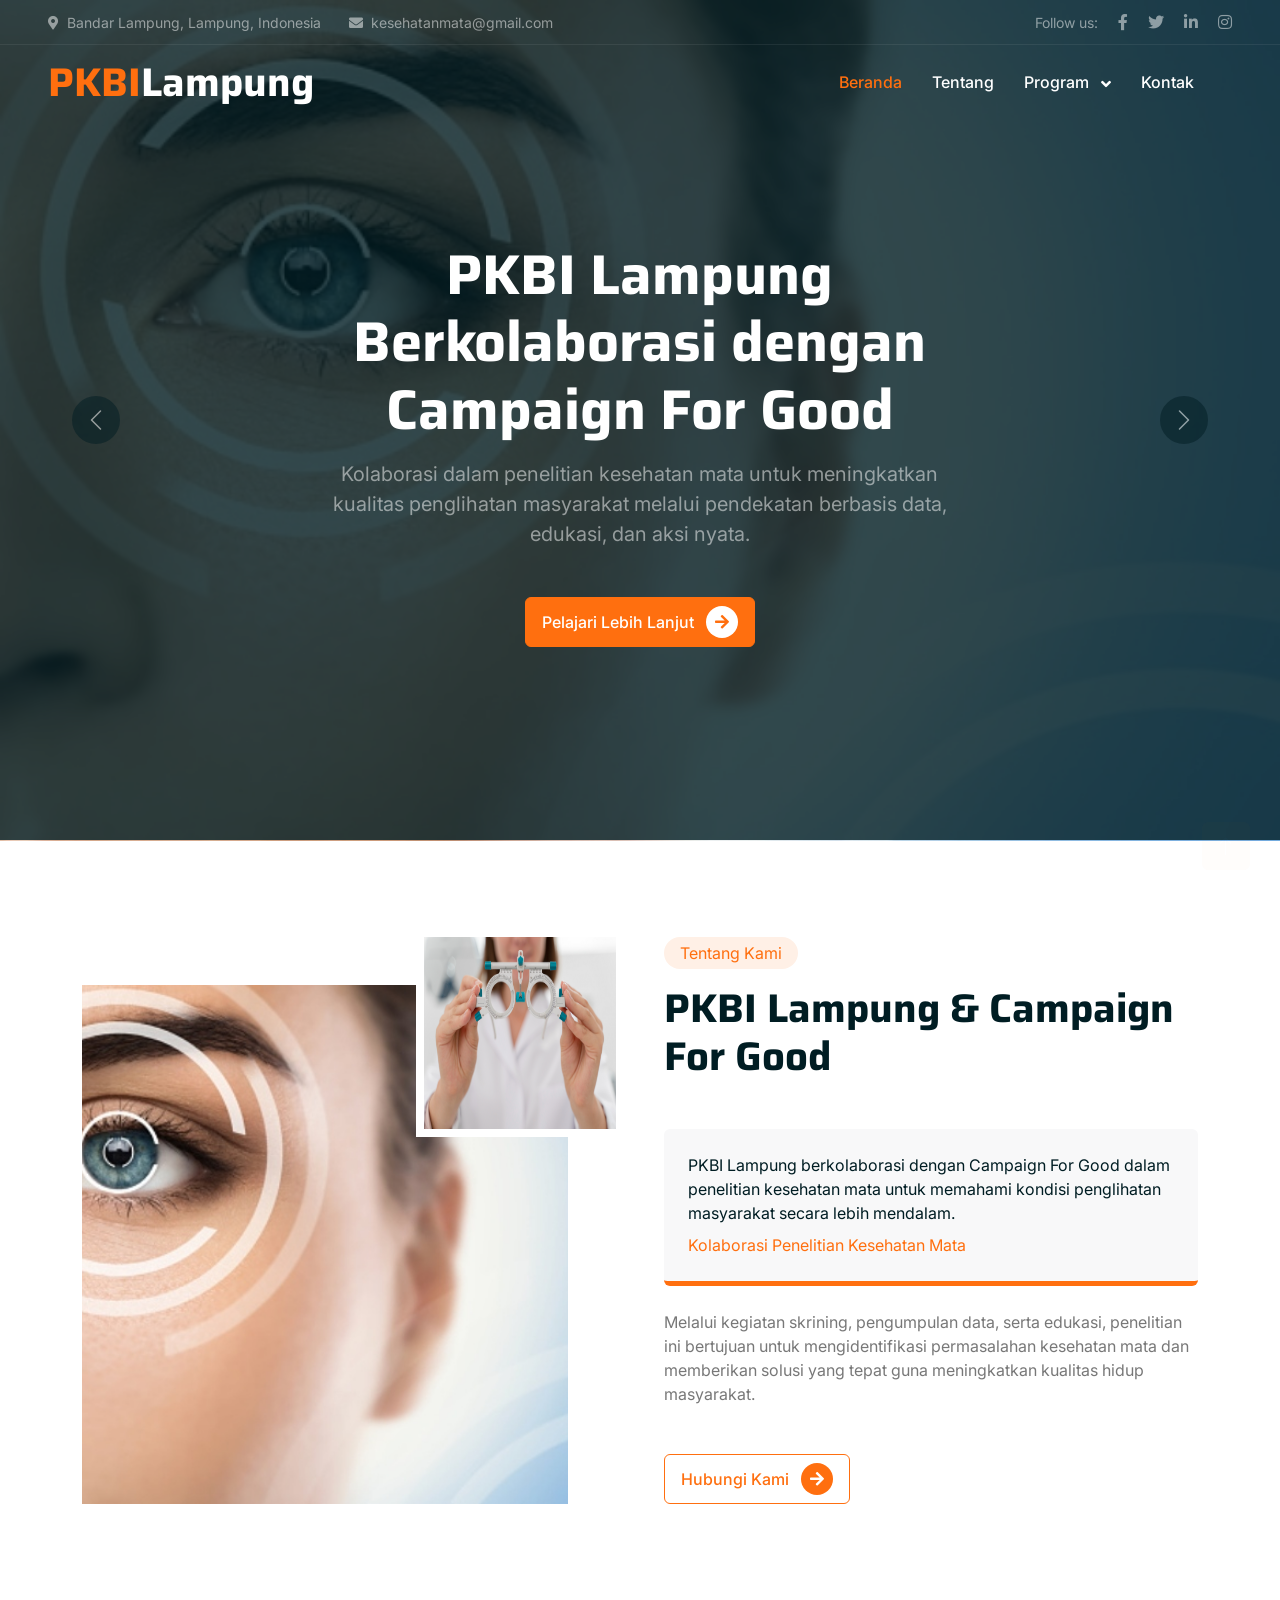
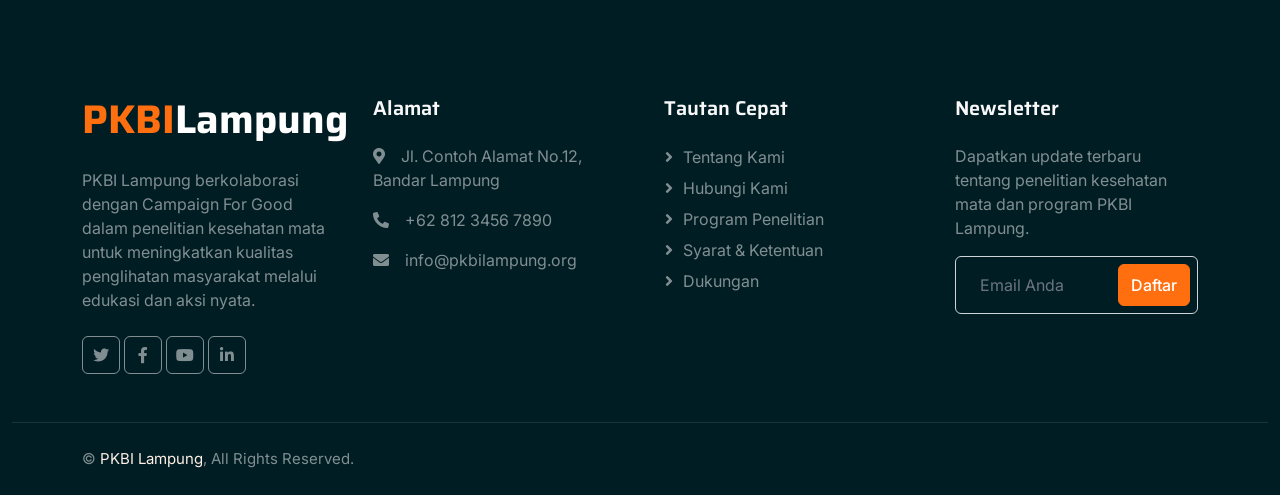
==== index.html @ d072e955 "upload website penelitian" ====
<!DOCTYPE html>
<html lang="en">

<head>
    <meta charset="utf-8">
    <title>ChariTeam - Free Nonprofit Website Template</title>
    <meta content="width=device-width, initial-scale=1.0" name="viewport">
    <meta content="" name="keywords">
    <meta content="" name="description">

    <!-- Favicon -->
    <link href="img/favicon.ico" rel="icon">

    <!-- Google Web Fonts -->
    <link rel="preconnect" href="https://fonts.googleapis.com">
    <link rel="preconnect" href="https://fonts.gstatic.com" crossorigin>
    <link
        href="https://fonts.googleapis.com/css2?family=Inter:wght@400;500;600&family=Saira:wght@500;600;700&display=swap"
        rel="stylesheet">

    <!-- Icon Font Stylesheet -->
    <link href="https://cdnjs.cloudflare.com/ajax/libs/font-awesome/5.10.0/css/all.min.css" rel="stylesheet">
    <link href="https://cdn.jsdelivr.net/npm/bootstrap-icons@1.4.1/font/bootstrap-icons.css" rel="stylesheet">

    <!-- Libraries Stylesheet -->
    <link href="lib/animate/animate.min.css" rel="stylesheet">
    <link href="lib/owlcarousel/assets/owl.carousel.min.css" rel="stylesheet">

    <!-- Customized Bootstrap Stylesheet -->
    <link href="css/bootstrap.min.css" rel="stylesheet">

    <!-- Template Stylesheet -->
    <link href="css/style.css" rel="stylesheet">
</head>

<body>
    <!-- Spinner Start -->
    <div id="spinner"
        class="show bg-white position-fixed translate-middle w-100 vh-100 top-50 start-50 d-flex align-items-center justify-content-center">
        <div class="spinner-grow text-primary" role="status"></div>
    </div>
    <!-- Spinner End -->


    <!-- Navbar Start -->
    <div class="container-fluid fixed-top px-0 wow fadeIn" data-wow-delay="0.1s">
        <div class="top-bar text-white-50 row gx-0 align-items-center d-none d-lg-flex">
            <div class="col-lg-6 px-5 text-start">
                <small><i class="fa fa-map-marker-alt me-2"></i>Bandar Lampung, Lampung, Indonesia</small>
                <small class="ms-4"><i class="fa fa-envelope me-2"></i>kesehatanmata@gmail.com</small>
            </div>
            <div class="col-lg-6 px-5 text-end">
                <small>Follow us:</small>
                <a class="text-white-50 ms-3" href=""><i class="fab fa-facebook-f"></i></a>
                <a class="text-white-50 ms-3" href=""><i class="fab fa-twitter"></i></a>
                <a class="text-white-50 ms-3" href=""><i class="fab fa-linkedin-in"></i></a>
                <a class="text-white-50 ms-3" href=""><i class="fab fa-instagram"></i></a>
            </div>
        </div>
        <nav class="navbar navbar-expand-lg navbar-dark py-lg-0 px-lg-5 wow fadeIn" data-wow-delay="0.1s">
            <a href="index.html" class="navbar-brand ms-4 ms-lg-0">
                <h1 class="fw-bold text-primary m-0">PKBI<span class="text-white">Lampung</span></h1>
            </a>
            <button type="button" class="navbar-toggler me-4" data-bs-toggle="collapse"
                data-bs-target="#navbarCollapse">
                <span class="navbar-toggler-icon"></span>
            </button>
            <div class="collapse navbar-collapse" id="navbarCollapse">
                <div class="navbar-nav ms-auto p-4 p-lg-0">
                    <a href="index.html" class="nav-item nav-link active">Beranda</a>
                    <a href="about.html" class="nav-item nav-link">Tentang</a>
                    <div class="nav-item dropdown">
                        <a href="#" class="nav-link dropdown-toggle" data-bs-toggle="dropdown">
                            Program
                        </a>
                        <div class="dropdown-menu m-0">
                            <a href="program.html" class="dropdown-item">Program kami</a>
                            <a href="penelitian.html" class="dropdown-item">Penelitian</a>
                        </div>
                    </div>
                    <a href="contact.html" class="nav-item nav-link">Kontak</a>
                </div>
                <div class="d-none d-lg-flex ms-2">
                </div>
            </div>
        </nav>
    </div>
    <!-- Navbar End -->


    <!-- Carousel Start -->
    <div class="container-fluid p-0 mb-5">
        <div id="header-carousel" class="carousel slide" data-bs-ride="carousel">
            <div class="carousel-inner">

                <!-- SLIDE 1 -->
                <div class="carousel-item active">
                    <img class="w-100" src="img/carousel-1.jpg" alt="Image">
                    <div class="carousel-caption" style="bottom: 1px;">
                        <div class="container">
                            <div class="row justify-content-center">
                                <div class="col-lg-7 pt-5">
                                    <h1 class="display-4 text-white mb-3 animated slideInDown">
                                        PKBI Lampung Berkolaborasi dengan Campaign For Good
                                    </h1>
                                    <p class="fs-5 text-white-50 mb-5 animated slideInDown">
                                        Kolaborasi dalam penelitian kesehatan mata untuk meningkatkan kualitas
                                        penglihatan masyarakat melalui pendekatan berbasis data, edukasi, dan aksi
                                        nyata.
                                    </p>
                                    <a class="btn btn-primary py-2 px-3 animated slideInDown" href="">
                                        Pelajari Lebih Lanjut
                                        <div
                                            class="d-inline-flex btn-sm-square bg-white text-primary rounded-circle ms-2">
                                            <i class="fa fa-arrow-right"></i>
                                        </div>
                                    </a>
                                </div>
                            </div>
                        </div>
                    </div>
                </div>

                <!-- SLIDE 2 -->
                <div class="carousel-item">
                    <img class="w-100" src="img/carousel-2.jpg" alt="Image">
                    <div class="carousel-caption" style="bottom: 1px;">
                        <div class="container">
                            <div class="row justify-content-center">
                                <div class="col-lg-7 pt-5">
                                    <h1 class="display-4 text-white mb-3 animated slideInDown">
                                        Penelitian Kesehatan Mata untuk Masa Depan Lebih Baik
                                    </h1>
                                    <p class="fs-5 text-white-50 mb-5 animated slideInDown">
                                        Melalui skrining, pengumpulan data, dan analisis kondisi penglihatan, kami
                                        menghadirkan solusi yang tepat untuk mencegah dan mengatasi gangguan kesehatan
                                        mata masyarakat.
                                    </p>
                                    <a class="btn btn-primary py-2 px-3 animated slideInDown" href="">
                                        Lihat Program
                                        <div
                                            class="d-inline-flex btn-sm-square bg-white text-primary rounded-circle ms-2">
                                            <i class="fa fa-arrow-right"></i>
                                        </div>
                                    </a>
                                </div>
                            </div>
                        </div>
                    </div>
                </div>

            </div>

            <button class="carousel-control-prev" type="button" data-bs-target="#header-carousel" data-bs-slide="prev">
                <span class="carousel-control-prev-icon" aria-hidden="true"></span>
                <span class="visually-hidden">Previous</span>
            </button>
            <button class="carousel-control-next" type="button" data-bs-target="#header-carousel" data-bs-slide="next">
                <span class="carousel-control-next-icon" aria-hidden="true"></span>
                <span class="visually-hidden">Next</span>
            </button>
        </div>
    </div>
    <!-- Carousel End -->

    <!-- About Start -->
    <div class="container-xxl py-5">
        <div class="container">
            <div class="row g-5">

                <!-- IMAGE -->
                <div class="col-lg-6 wow fadeInUp" data-wow-delay="0.1s">
                    <div class="position-relative overflow-hidden h-100" style="min-height: 400px;">
                        <img class="position-absolute w-100 h-100 pt-5 pe-5" src="img/carousel-1.jpg" alt=""
                            style="object-fit: cover;">
                        <img class="position-absolute top-0 end-0 bg-white ps-2 pb-2" src="img/carousel-2.jpg" alt=""
                            style="width: 200px; height: 200px;">
                    </div>
                </div>

                <!-- TEXT -->
                <div class="col-lg-6 wow fadeInUp" data-wow-delay="0.5s">
                    <div class="h-100">
                        <div class="d-inline-block rounded-pill bg-secondary text-primary py-1 px-3 mb-3">
                            Tentang Kami
                        </div>
                        <h1 class="display-6 mb-5">
                            PKBI Lampung & Campaign For Good
                        </h1>

                        <div class="bg-light border-bottom border-5 border-primary rounded p-4 mb-4">
                            <p class="text-dark mb-2">
                                PKBI Lampung berkolaborasi dengan Campaign For Good dalam penelitian kesehatan mata
                                untuk memahami kondisi penglihatan masyarakat secara lebih mendalam.
                            </p>
                            <span class="text-primary">Kolaborasi Penelitian Kesehatan Mata</span>
                        </div>

                        <p class="mb-5">
                            Melalui kegiatan skrining, pengumpulan data, serta edukasi, penelitian ini bertujuan untuk
                            mengidentifikasi permasalahan kesehatan mata dan memberikan solusi yang tepat guna
                            meningkatkan kualitas hidup masyarakat.
                        </p>

                        <a class="btn btn-outline-primary py-2 px-3" href="">
                            Hubungi Kami
                            <div class="d-inline-flex btn-sm-square bg-primary text-white rounded-circle ms-2">
                                <i class="fa fa-arrow-right"></i>
                            </div>
                        </a>
                    </div>
                </div>

            </div>
        </div>
    </div>
    <!-- Footer Start -->
    <div class="container-fluid bg-dark text-white-50 footer mt-5 pt-5 wow fadeIn" data-wow-delay="0.1s">
        <div class="container py-5">
            <div class="row g-5">

                <!-- BRAND & DESKRIPSI -->
                <div class="col-lg-3 col-md-6">
                    <h1 class="fw-bold text-primary mb-4">PKBI<span class="text-white">Lampung</span></h1>
                    <p>
                        PKBI Lampung berkolaborasi dengan Campaign For Good dalam penelitian kesehatan mata untuk
                        meningkatkan kualitas penglihatan masyarakat melalui edukasi dan aksi nyata.
                    </p>
                    <div class="d-flex pt-2">
                        <a class="btn btn-square me-1" href="#"><i class="fab fa-twitter"></i></a>
                        <a class="btn btn-square me-1" href="#"><i class="fab fa-facebook-f"></i></a>
                        <a class="btn btn-square me-1" href="#"><i class="fab fa-youtube"></i></a>
                        <a class="btn btn-square me-0" href="#"><i class="fab fa-linkedin-in"></i></a>
                    </div>
                </div>

                <!-- ALAMAT KONTAK -->
                <div class="col-lg-3 col-md-6">
                    <h5 class="text-light mb-4">Alamat</h5>
                    <p><i class="fa fa-map-marker-alt me-3"></i>Jl. Contoh Alamat No.12, Bandar Lampung</p>
                    <p><i class="fa fa-phone-alt me-3"></i>+62 812 3456 7890</p>
                    <p><i class="fa fa-envelope me-3"></i>info@pkbilampung.org</p>
                </div>

                <!-- QUICK LINKS -->
                <div class="col-lg-3 col-md-6">
                    <h5 class="text-light mb-4">Tautan Cepat</h5>
                    <a class="btn btn-link" href="">Tentang Kami</a>
                    <a class="btn btn-link" href="">Hubungi Kami</a>
                    <a class="btn btn-link" href="">Program Penelitian</a>
                    <a class="btn btn-link" href="">Syarat & Ketentuan</a>
                    <a class="btn btn-link" href="">Dukungan</a>
                </div>

                <!-- NEWSLETTER -->
                <div class="col-lg-3 col-md-6">
                    <h5 class="text-light mb-4">Newsletter</h5>
                    <p>Dapatkan update terbaru tentang penelitian kesehatan mata dan program PKBI Lampung.</p>
                    <div class="position-relative mx-auto" style="max-width: 400px;">
                        <input class="form-control bg-transparent w-100 py-3 ps-4 pe-5" type="email"
                            placeholder="Email Anda">
                        <button type="button"
                            class="btn btn-primary py-2 position-absolute top-0 end-0 mt-2 me-2">Daftar</button>
                    </div>
                </div>

            </div>
        </div>

        <!-- COPYRIGHT -->
        <div class="container-fluid copyright">
            <div class="container">
                <div class="row">
                    <div class="col-md-6 text-center text-md-start mb-3 mb-md-0">
                        &copy; <a href="#">PKBI Lampung</a>, All Rights Reserved.
                    </div>
                </div>
            </div>
        </div>
    </div>
    <!-- Footer End -->


    <!-- Back to Top -->
    <a href="#" class="btn btn-lg btn-primary btn-lg-square back-to-top"><i class="bi bi-arrow-up"></i></a>


    <!-- JavaScript Libraries -->
    <script src="https://code.jquery.com/jquery-3.4.1.min.js"></script>
    <script src="https://cdn.jsdelivr.net/npm/bootstrap@5.0.0/dist/js/bootstrap.bundle.min.js"></script>
    <script src="lib/wow/wow.min.js"></script>
    <script src="lib/easing/easing.min.js"></script>
    <script src="lib/waypoints/waypoints.min.js"></script>
    <script src="lib/owlcarousel/owl.carousel.min.js"></script>
    <script src="lib/parallax/parallax.min.js"></script>

    <!-- Template Javascript -->
    <script src="js/main.js"></script>
</body>

</html>
---- css/style.css ----
/********** Template CSS **********/
:root {
    --primary: #FF6F0F;
    --secondary: #FFF0E6;
    --light: #F8F8F9;
    --dark: #001D23;
}

.back-to-top {
    position: fixed;
    display: none;
    right: 30px;
    bottom: 30px;
    z-index: 99;
}


/*** Spinner ***/
#spinner {
    opacity: 0;
    visibility: hidden;
    transition: opacity .5s ease-out, visibility 0s linear .5s;
    z-index: 99999;
}

#spinner.show {
    transition: opacity .5s ease-out, visibility 0s linear 0s;
    visibility: visible;
    opacity: 1;
}


/*** Button ***/
.btn {
    font-weight: 500;
    transition: .5s;
}

.btn.btn-primary,
.btn.btn-outline-primary:hover {
    color: #FFFFFF;
}

.btn.btn-primary:hover {
    color: var(--primary);
    background: transparent;
}

.btn-square {
    width: 38px;
    height: 38px;
}

.btn-sm-square {
    width: 32px;
    height: 32px;
}

.btn-lg-square {
    width: 48px;
    height: 48px;
}

.btn-square,
.btn-sm-square,
.btn-lg-square {
    padding: 0;
    display: flex;
    align-items: center;
    justify-content: center;
    font-weight: normal;
}


/*** Navbar ***/
.fixed-top {
    transition: .5s;
}

.top-bar {
    height: 45px;
    border-bottom: 1px solid rgba(255, 255, 255, .07);
}

.navbar .dropdown-toggle::after {
    border: none;
    content: "\f107";
    font-family: "Font Awesome 5 Free";
    font-weight: 900;
    vertical-align: middle;
    margin-left: 8px;
}

.navbar .navbar-nav .nav-link {
    margin-right: 30px;
    padding: 25px 0;
    color: #FFFFFF;
    font-weight: 500;
    outline: none;
}

.navbar .navbar-nav .nav-link:hover,
.navbar .navbar-nav .nav-link.active {
    color: var(--primary);
}

@media (max-width: 991.98px) {
    .navbar .navbar-nav {
        margin-top: 10px;
        border-top: 1px solid rgba(0, 0, 0, .07);
        background: var(--dark);
    }

    .navbar .navbar-nav .nav-link {
        padding: 10px 0;
    }
}

@media (min-width: 992px) {
    .navbar .nav-item .dropdown-menu {
        display: block;
        visibility: hidden;
        top: 100%;
        transform: rotateX(-75deg);
        transform-origin: 0% 0%;
        transition: .5s;
        opacity: 0;
    }

    .navbar .nav-item:hover .dropdown-menu {
        transform: rotateX(0deg);
        visibility: visible;
        transition: .5s;
        opacity: 1;
    }
}


/*** Header ***/
.carousel-caption {
    top: 0;
    left: 0;
    right: 0;
    bottom: 0;
    display: flex;
    align-items: center;
    justify-content: center;
    text-align: center;
    background: rgba(0, 29, 35, .8);
    z-index: 1;
}

.carousel-control-prev,
.carousel-control-next {
    width: 15%;
}

.carousel-control-prev-icon,
.carousel-control-next-icon {
    width: 3rem;
    height: 3rem;
    background-color: var(--dark);
    border: 12px solid var(--dark);
    border-radius: 3rem;
}

@media (max-width: 768px) {
    #header-carousel .carousel-item {
        position: relative;
        min-height: 450px;
    }
    
    #header-carousel .carousel-item img {
        position: absolute;
        width: 100%;
        height: 100%;
        object-fit: cover;
    }
}

.page-header {
    padding-top: 12rem;
    padding-bottom: 6rem;
    background: linear-gradient(rgba(0, 29, 35, .8), rgba(0, 29, 35, .8)), url(../img/carousel-1.jpg) center center no-repeat;
    background-size: cover;
}

.page-header .breadcrumb-item+.breadcrumb-item::before {
    color: #999999;
}


/*** Causes ***/
.causes-item .progress {
    height: 5px;
    border-radius: 0;
    overflow: visible;
}

.causes-item .progress .progress-bar {
    position: relative;
    overflow: visible;
    width: 0px;
    border-radius: 0;
    transition: 5s;
}

.causes-item .progress .progress-bar span {
    position: absolute;
    top: -7px;
    right: 0;
    width: 40px;
    height: 19px;
    display: flex;
    align-items: center;
    justify-content: center;
    font-size: 12px;
    background: var(--primary);
    color: #FFFFFF;
}

.causes-item .causes-overlay {
    position: absolute;
    width: 100%;
    height: 0;
    top: 0;
    left: 0;
    display: flex;
    align-items: center;
    justify-content: center;
    background: rgba(0, 0, 0, .5);
    overflow: hidden;
    opacity: 0;
    transition: .5s;
}

.causes-item:hover .causes-overlay {
    height: 100%;
    opacity: 1;
}


/*** Service ***/
.service-item {
    box-shadow: 0 0 45px rgba(0, 0, 0, .06);
}


/*** Donate ***/
.donate {
    background: rgba(0, 29, 35, .8);
}

.btn-group .btn-light:hover,
.btn-group input[type="radio"]:checked+label {
    color: var(--primary);
    border-color: var(--primary);
}


/*** Team ***/
.team-item img {
    position: relative;
    top: 0;
    transition: .5s;
}

.team-item:hover img {
    top: -30px;
}

.team-item .team-text {
    position: relative;
    height: 100px;
    transition: .5s;
}

.team-item:hover .team-text {
    margin-top: -60px;
    height: 160px;
}

.team-item .team-text .team-social {
    opacity: 0;
    transition: .5s;
}

.team-item:hover .team-text .team-social {
    opacity: 1;
}

.team-item .team-social .btn {
    display: inline-flex;
    color: var(--primary);
    background: #FFFFFF;
    border-radius: 40px;
}

.team-item .team-social .btn:hover {
    color: #FFFFFF;
    background: var(--primary);
}


/*** Testimonial ***/
.testimonial-carousel::before {
    position: absolute;
    content: "";
    top: 0;
    left: 0;
    height: 100%;
    width: 0;
    background: linear-gradient(to right, rgba(255, 255, 255, 1) 0%, rgba(255, 255, 255, 0) 100%);
    z-index: 1;
}

.testimonial-carousel::after {
    position: absolute;
    content: "";
    top: 0;
    right: 0;
    height: 100%;
    width: 0;
    background: linear-gradient(to left, rgba(255, 255, 255, 1) 0%, rgba(255, 255, 255, 0) 100%);
    z-index: 1;
}

@media (min-width: 768px) {
    .testimonial-carousel::before,
    .testimonial-carousel::after {
        width: 200px;
    }
}

@media (min-width: 992px) {
    .testimonial-carousel::before,
    .testimonial-carousel::after {
        width: 300px;
    }
}

.testimonial-carousel .owl-item .testimonial-text {
    background: var(--light);
    transform: scale(.8);
    transition: .5s;
}

.testimonial-carousel .owl-item.center .testimonial-text {
    background: var(--primary);
    transform: scale(1);
}

.testimonial-carousel .owl-item .testimonial-text *,
.testimonial-carousel .owl-item .testimonial-item img {
    transition: .5s;
}

.testimonial-carousel .owl-item.center .testimonial-text * {
    color: var(--light) !important;
}

.testimonial-carousel .owl-item.center .testimonial-item img {
    background: var(--primary) !important;
} 

.testimonial-carousel .owl-nav {
    position: absolute;
    width: 350px;
    top: 15px;
    left: 50%;
    transform: translateX(-50%);
    display: flex;
    justify-content: space-between;
    opacity: 0;
    transition: .5s;
    z-index: 1;
}

.testimonial-carousel:hover .owl-nav {
    width: 300px;
    opacity: 1;
}

.testimonial-carousel .owl-nav .owl-prev,
.testimonial-carousel .owl-nav .owl-next {
    position: relative;
    color: var(--primary);
    font-size: 45px;
    transition: .5s;
}

.testimonial-carousel .owl-nav .owl-prev:hover,
.testimonial-carousel .owl-nav .owl-next:hover {
    color: var(--dark);
}


/*** Footer ***/

.footer .btn.btn-link {
    display: block;
    margin-bottom: 5px;
    padding: 0;
    text-align: left;
    color: rgba(255,255,255,0.5);
    font-weight: normal;
    text-transform: capitalize;
    transition: .3s;
}

.footer .btn.btn-link::before {
    position: relative;
    content: "\f105";
    font-family: "Font Awesome 5 Free";
    font-weight: 900;
    color: rgba(255,255,255,0.5);
    margin-right: 10px;
}

.footer .btn.btn-link:hover {
    color: var(--light);
    letter-spacing: 1px;
    box-shadow: none;
}

.footer .btn.btn-square {
    color: rgba(255,255,255,0.5);
    border: 1px solid rgba(255,255,255,0.5);
}

.footer .btn.btn-square:hover {
    color: var(--secondary);
    border-color: var(--light);
}

.footer .copyright {
    padding: 25px 0;
    font-size: 15px;
    border-top: 1px solid rgba(256, 256, 256, .1);
}

.footer .copyright a {
    color: var(--secondary);
}

.footer .copyright a:hover {
    color: var(--primary);
}
@media (max-width: 768px) {
    #header-carousel .carousel-caption h1 {
        font-size: 1.5rem !important;
        line-height: 1.2;
    }
    #header-carousel .carousel-caption p {
        font-size: 0.9rem !important;
    }
}
/* ================= PROGRAM DETAIL ================= */

.program-modern {
    background: #f8f9fa;
}

/* CARD UTAMA */
.program-box {
    background: #ffffff;
    border-radius: 14px;
    padding: 30px 25px;
    height: 100%;
    transition: all 0.3s ease;
    box-shadow: 0 5px 20px rgba(0,0,0,0.05);
    position: relative;
    overflow: hidden;
}

/* HOVER EFFECT */
.program-box:hover {
    transform: translateY(-8px);
    box-shadow: 0 12px 30px rgba(0,0,0,0.1);
}

/* ICON BULAT */
.program-box .icon {
    width: 65px;
    height: 65px;
    background: linear-gradient(135deg, #0d6efd, #0b5ed7);
    color: #fff;
    font-size: 24px;
    border-radius: 50%;
    display: flex;
    align-items: center;
    justify-content: center;
    margin-bottom: 15px;
}

/* JUDUL */
.program-box h5 {
    font-weight: 600;
    margin-bottom: 10px;
    color: #222;
}

/* DESKRIPSI */
.program-box p {
    font-size: 14px;
    color: #555;
    margin-bottom: 10px;
}

/* LIST */
.program-box ul {
    padding-left: 18px;
    margin: 0;
}

.program-box ul li {
    font-size: 13px;
    color: #666;
    margin-bottom: 6px;
}

/* TITLE ATAS */
.program-modern .section-title {
    font-weight: 600;
    border-radius: 20px;
}

/* PARAGRAF PENUTUP */
.program-modern .text-center p {
    color: #555;
    font-size: 15px;
}
.program-box {
    background: #fff;
    padding: 30px;
    border-radius: 15px;
    text-align: center; /* ini penting biar isi center */
    box-shadow: 0 5px 20px rgba(0,0,0,0.05);
    transition: 0.3s;
    height: 100%;
}

.program-box:hover {
    transform: translateY(-5px);
}

/* ICON CENTER */
.program-box .icon {
    width: 70px;
    height: 70px;
    background: #0d6efd;
    color: #fff;
    border-radius: 50%;
    
    display: flex;
    align-items: center;
    justify-content: center;

    margin: 0 auto 20px auto; /* INI YANG BIKIN CENTER */
    font-size: 28px;
}

/* biar list rapi */
.program-box ul {
    text-align: left;
    padding-left: 20px;
}

.program-box ul li {
    margin-bottom: 5px;
}
/* CARD PENELITIAN */
.card {
    border-radius: 12px;
    overflow: hidden;
    transition: all 0.3s ease;
}

/* efek hover */
.card:hover {
    transform: translateY(-8px);
    box-shadow: 0 10px 25px rgba(0,0,0,0.15);
}

/* gambar */
.card img {
    height: 200px;
    object-fit: cover;
}

/* judul */
.card-title {
    font-weight: 600;
    font-size: 18px;
    color: #222;
}

/* deskripsi */
.card-text {
    font-size: 14px;
    color: #666;
}

/* tombol */
.card .btn {
    border-radius: 20px;
    padding: 6px 18px;
    font-size: 14px;
}
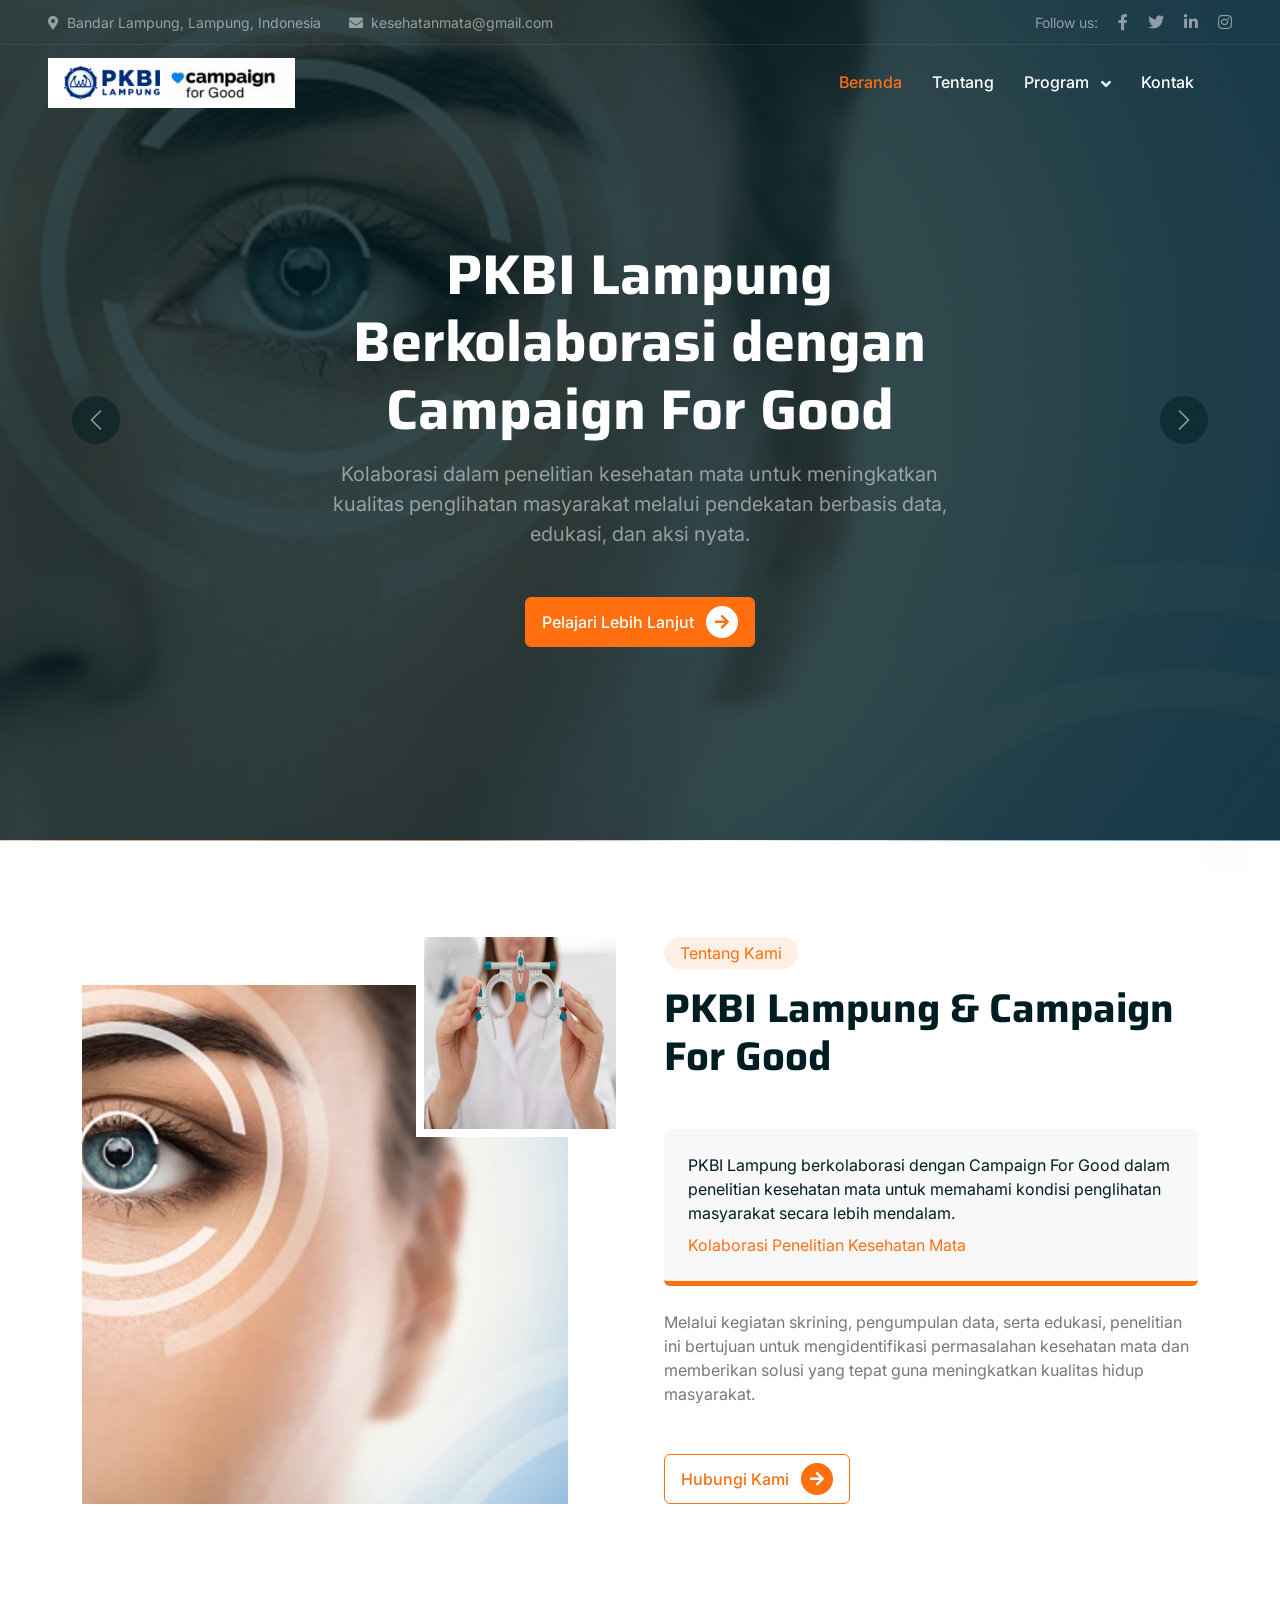
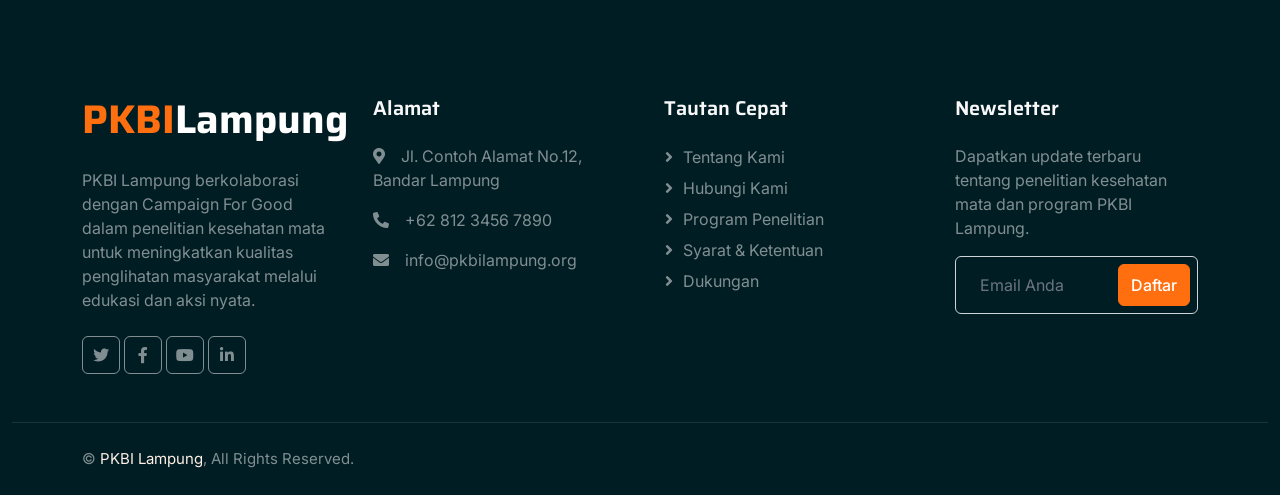
==== commit ccf54bed: "update tampilan penelitian" ====
--- a/index.html
+++ b/index.html
@@ -59,7 +59,7 @@
         </div>
         <nav class="navbar navbar-expand-lg navbar-dark py-lg-0 px-lg-5 wow fadeIn" data-wow-delay="0.1s">
             <a href="index.html" class="navbar-brand ms-4 ms-lg-0">
-                <h1 class="fw-bold text-primary m-0">PKBI<span class="text-white">Lampung</span></h1>
+                <img src="img/logo.png" alt="Logo PKBI Lampung" style="height: 50px;">
             </a>
             <button type="button" class="navbar-toggler me-4" data-bs-toggle="collapse"
                 data-bs-target="#navbarCollapse">
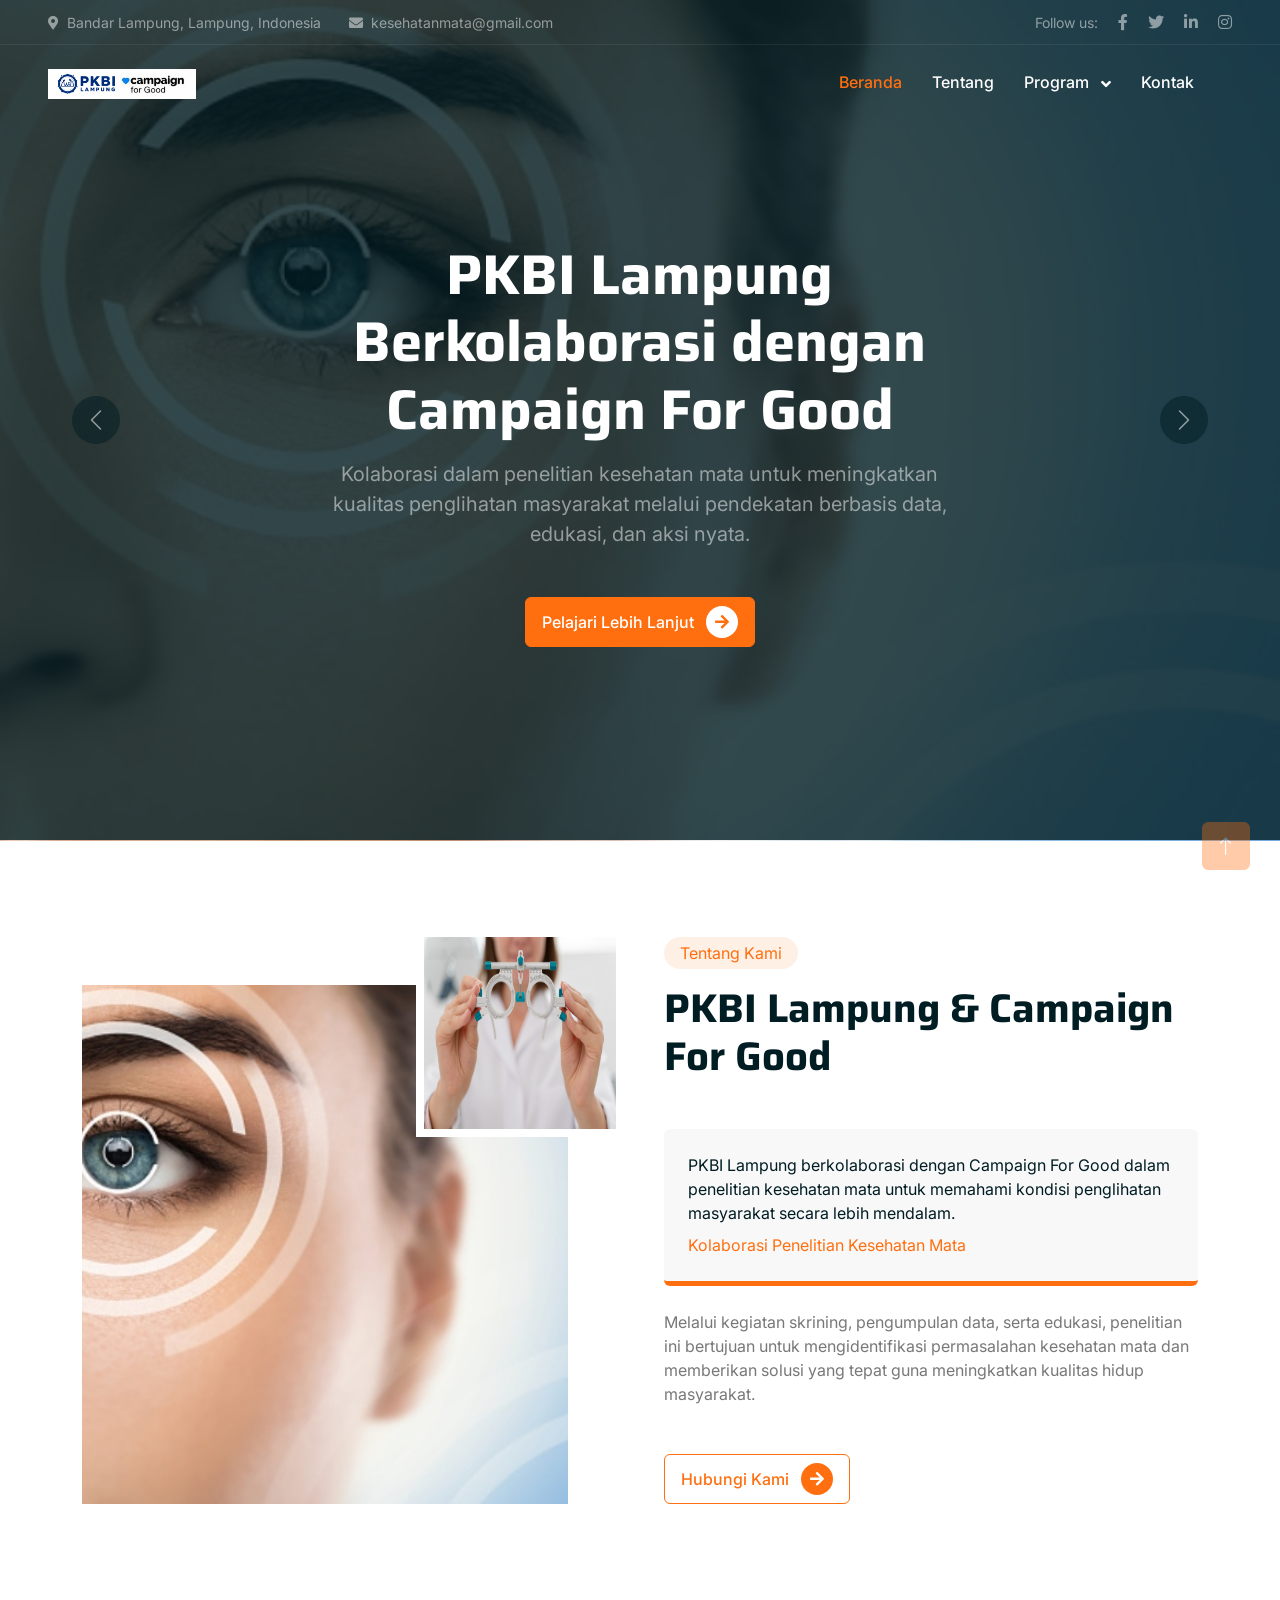
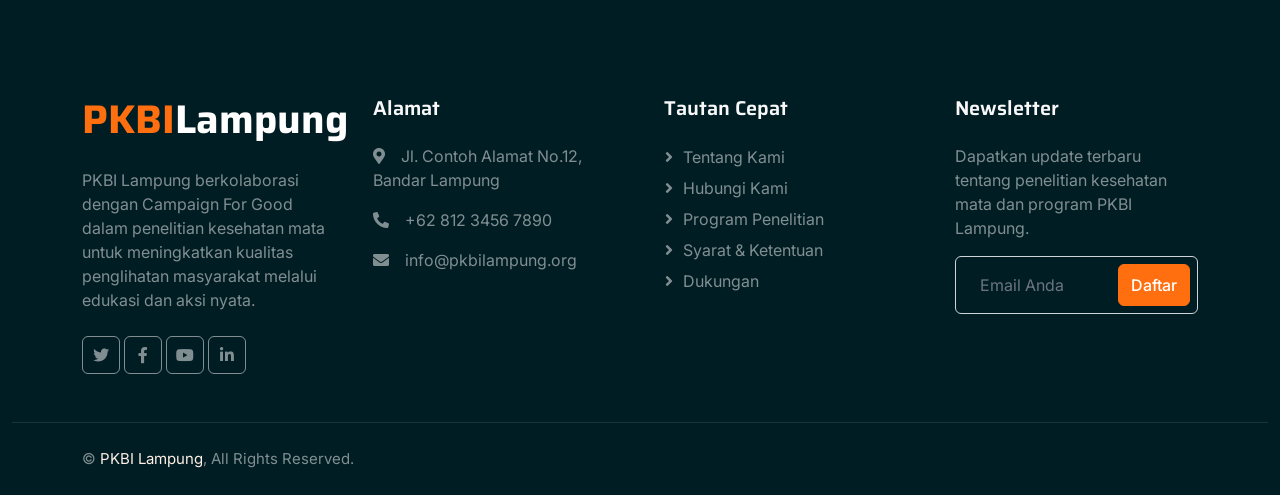
==== commit c024f877: "fix logo mobile center" ====
--- a/index.html
+++ b/index.html
@@ -59,7 +59,7 @@
         </div>
         <nav class="navbar navbar-expand-lg navbar-dark py-lg-0 px-lg-5 wow fadeIn" data-wow-delay="0.1s">
             <a href="index.html" class="navbar-brand ms-4 ms-lg-0">
-                <img src="img/logo.png" alt="Logo PKBI Lampung" style="height: 50px;">
+                <img src="img/logo.png" alt="Logo PKBI Lampung" style="height: 30px;">
             </a>
             <button type="button" class="navbar-toggler me-4" data-bs-toggle="collapse"
                 data-bs-target="#navbarCollapse">
--- a/css/style.css
+++ b/css/style.css
@@ -606,4 +606,30 @@
     border-radius: 20px;
     padding: 6px 18px;
     font-size: 14px;
-}+}
+.logo-navbar {
+    height: 40px;
+    max-width: 150px;
+    width: 100%;
+    object-fit: contain;
+}
+
+@media (max-width: 768px) {
+    .logo-navbar {
+        height: 35px;
+        max-width: 140px;
+    }
+}
+.navbar {
+    display: flex;
+    align-items: center;
+    justify-content: space-between;
+}
+
+.navbar-brand {
+    margin-right: auto;
+}
+
+.logo-navbar {
+    height: 40px;
+}
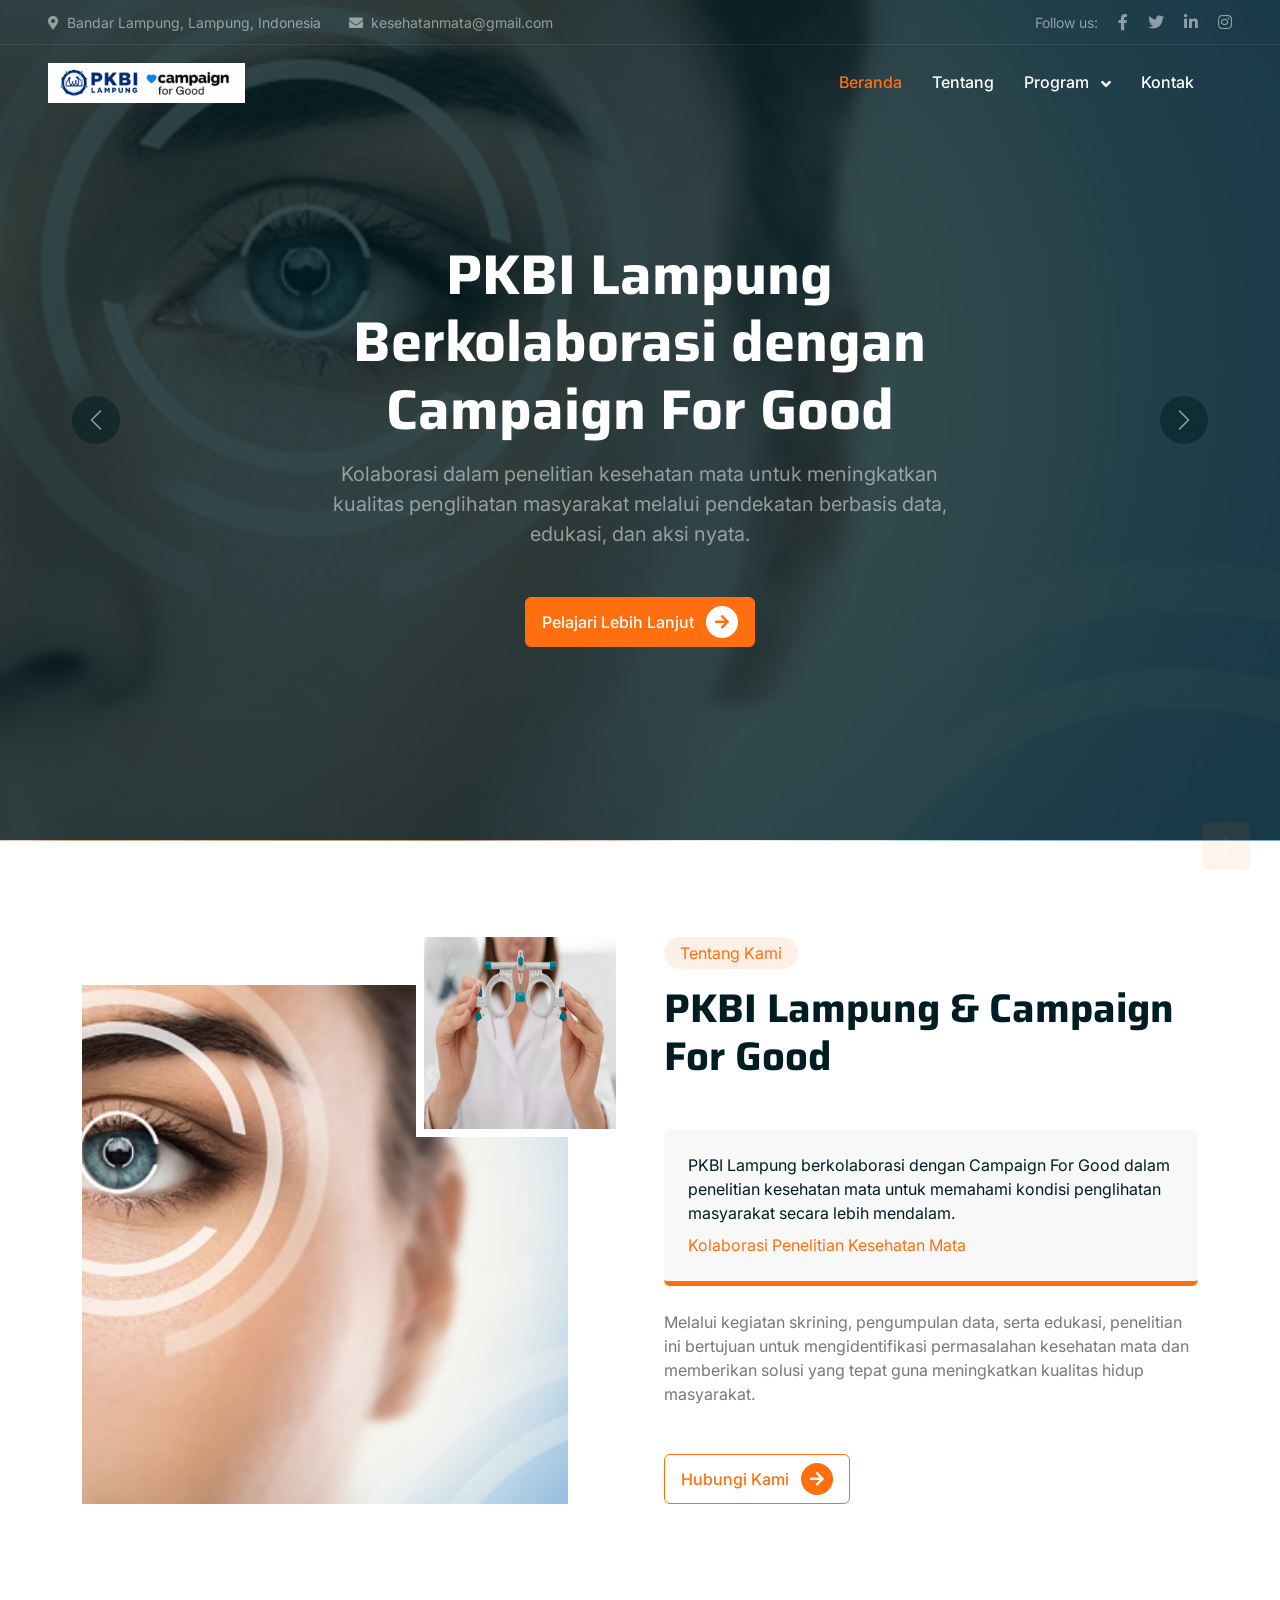
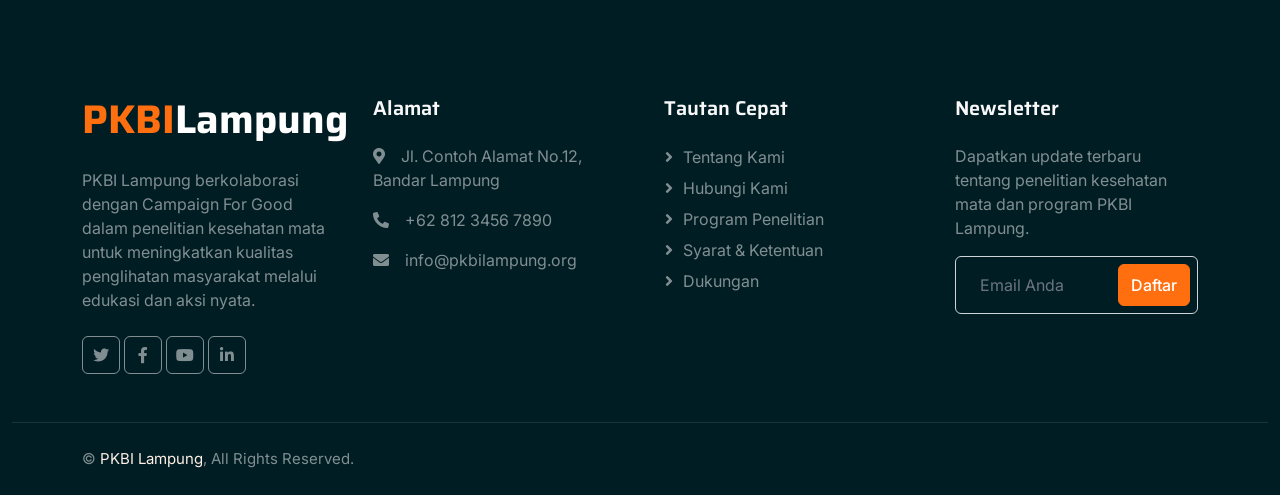
==== commit dd250619: "fix logo mobile center" ====
--- a/index.html
+++ b/index.html
@@ -59,7 +59,7 @@
         </div>
         <nav class="navbar navbar-expand-lg navbar-dark py-lg-0 px-lg-5 wow fadeIn" data-wow-delay="0.1s">
             <a href="index.html" class="navbar-brand ms-4 ms-lg-0">
-                <img src="img/logo.png" alt="Logo PKBI Lampung" style="height: 30px;">
+                <img src="img/logo.png" alt="Logo PKBI Lampung" style="height: 40px;">
             </a>
             <button type="button" class="navbar-toggler me-4" data-bs-toggle="collapse"
                 data-bs-target="#navbarCollapse">
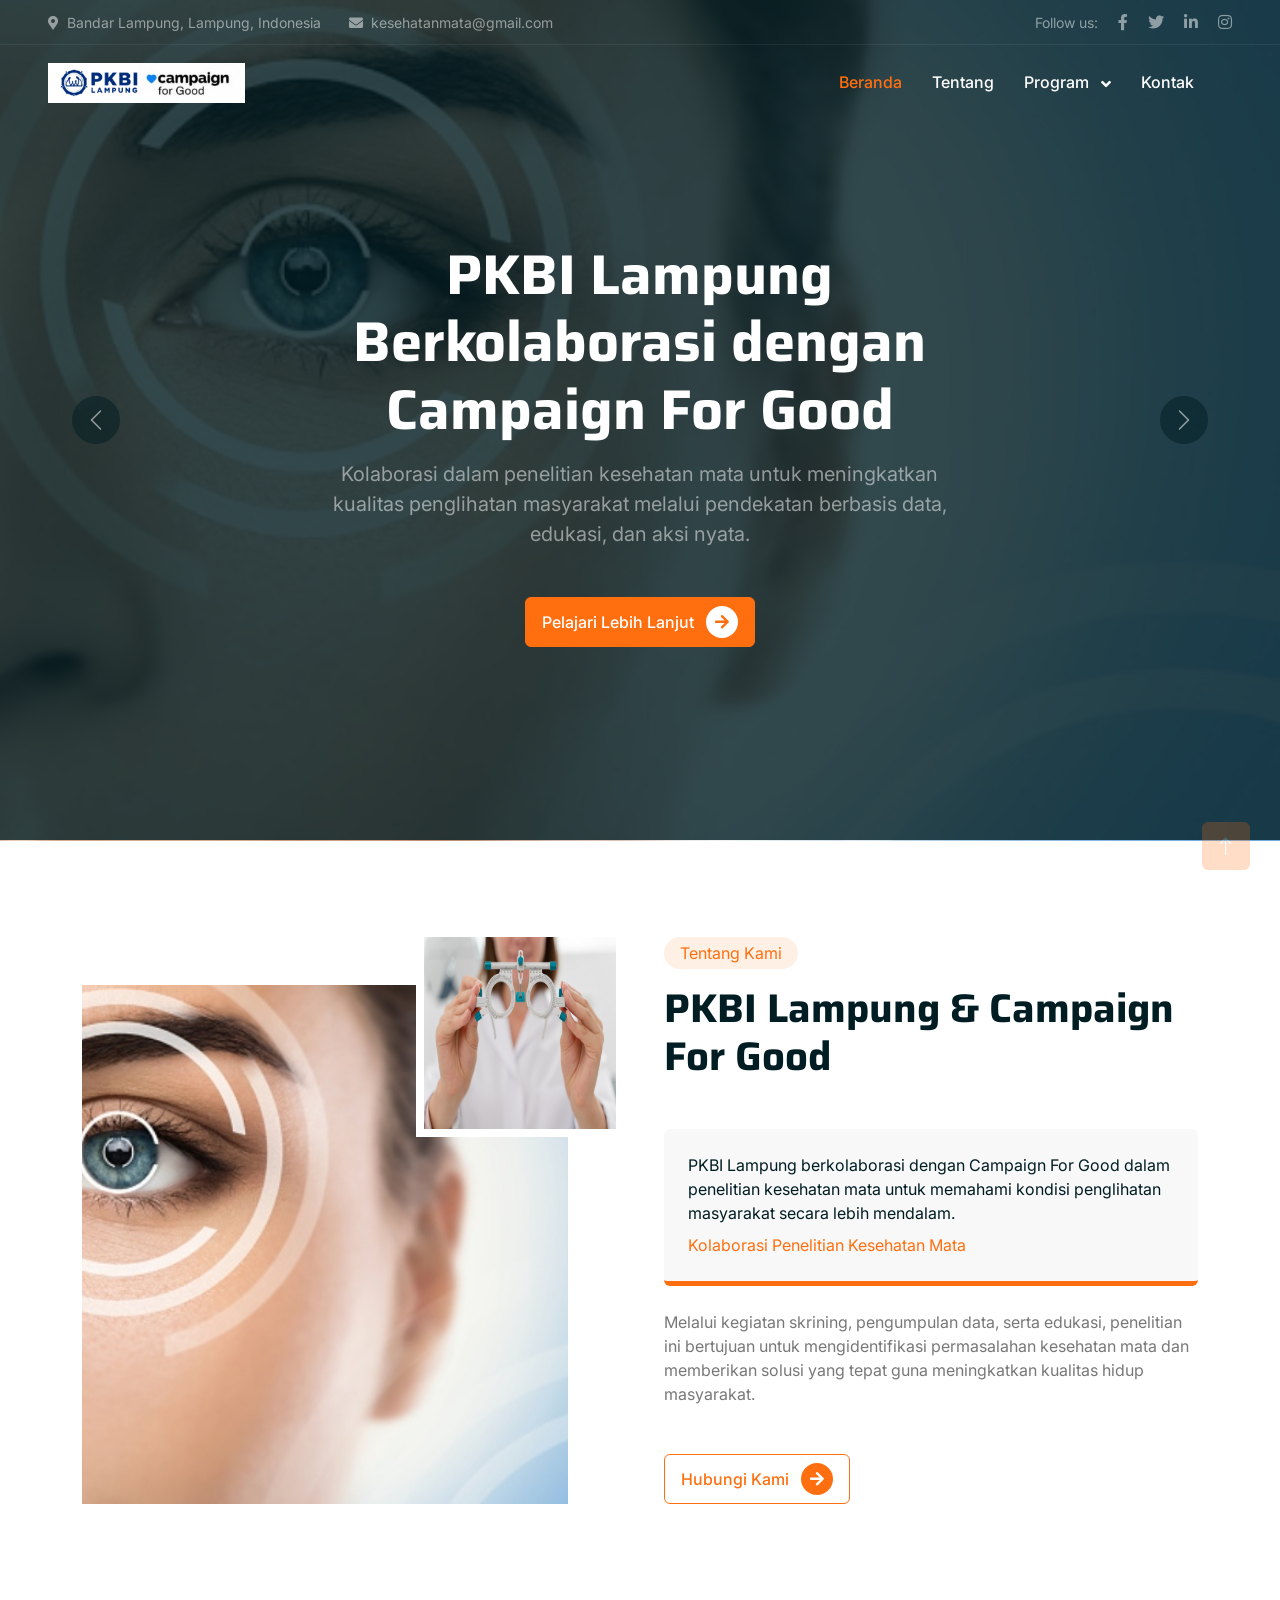
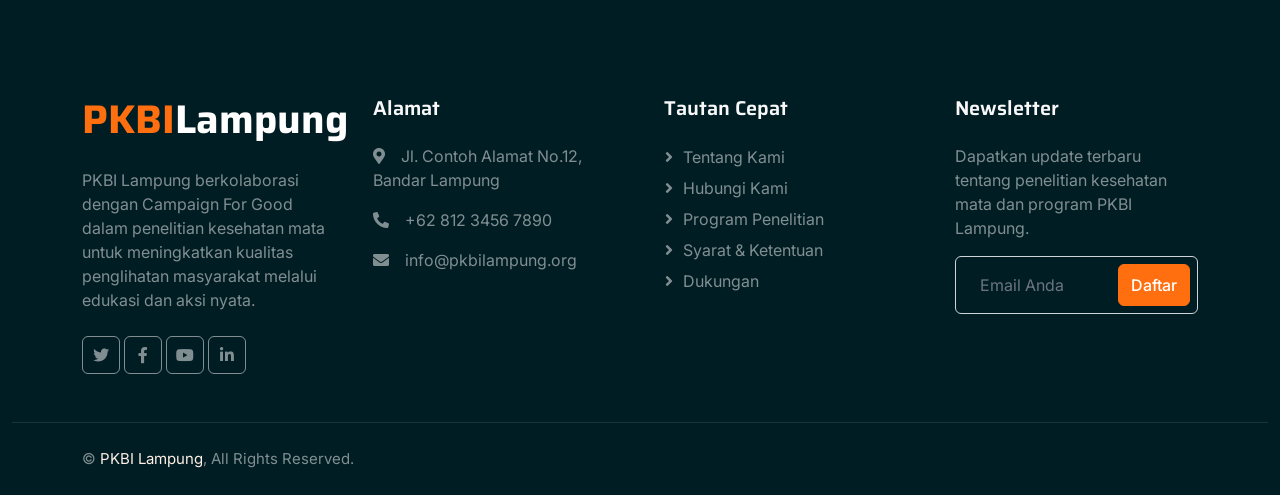
==== commit 3e04bc30: "update website" ====
--- a/index.html
+++ b/index.html
@@ -86,7 +86,7 @@
         </nav>
     </div>
     <!-- Navbar End -->
-
+<!-- update test -->
 
     <!-- Carousel Start -->
     <div class="container-fluid p-0 mb-5">
